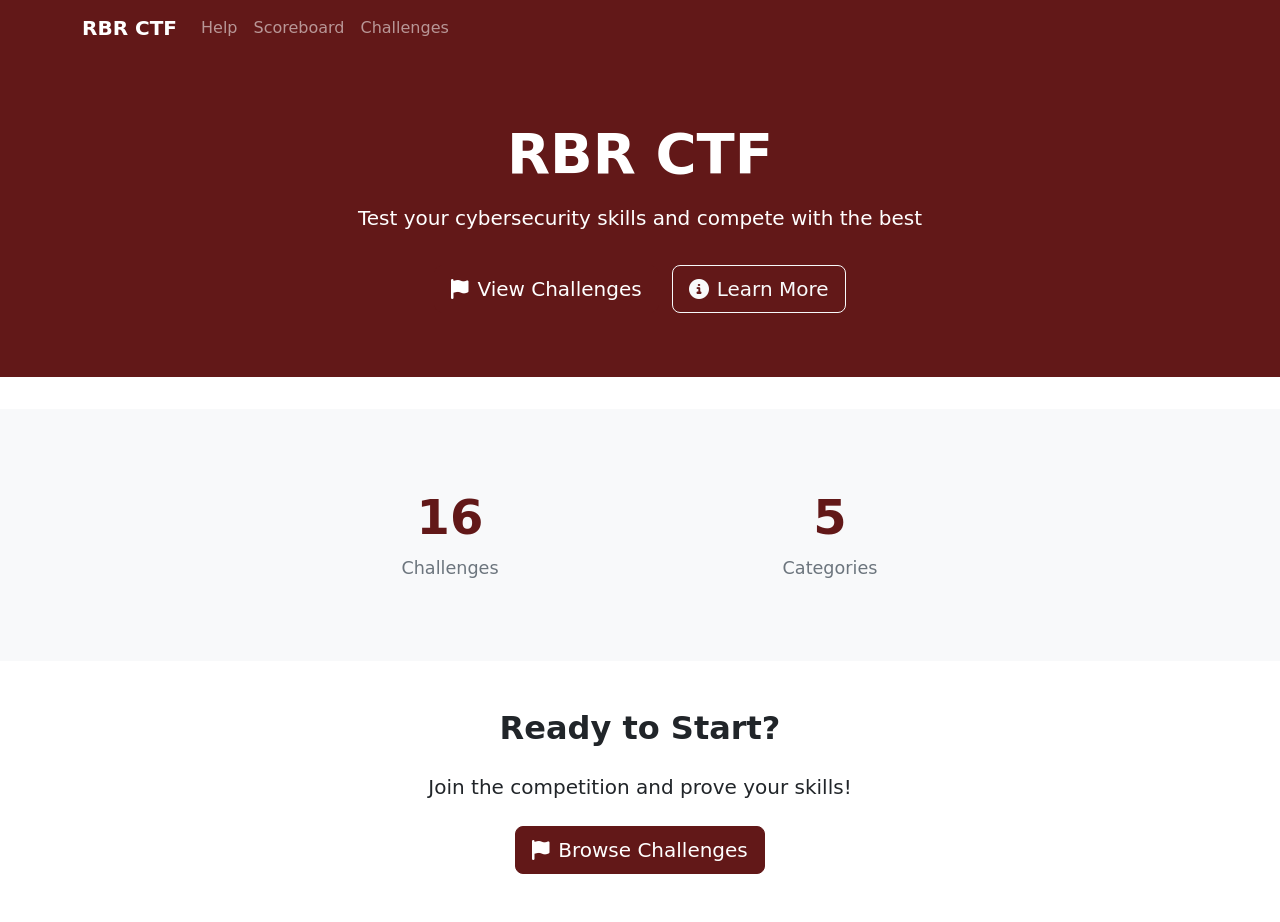
==== ctf/index.html @ 5a6da480 "update" ====
<!DOCTYPE html>
<html lang="en">
<head>
  <meta charset="utf-8">
  <meta name="viewport" content="width=device-width, initial-scale=1.0">
  <title>RBR CTF</title>
  <link rel="shortcut icon" href="../images/pic01.jpg" type="image/x-icon">
  
  <!-- Bootstrap CSS from CDN -->
  <link href="https://cdn.jsdelivr.net/npm/bootstrap@5.3.3/dist/css/bootstrap.min.css" rel="stylesheet">
  
  <!-- Font Awesome from CDN -->
  <link rel="stylesheet" href="https://cdnjs.cloudflare.com/ajax/libs/font-awesome/6.4.0/css/all.min.css">
  
  <style>
    :root {
      --theme-color: #621818;
    }
    
    .navbar {
      background-color: var(--theme-color) !important;
    }
    
    .jumbotron {
      background-color: var(--theme-color) !important;
      color: white;
      padding: 4rem 1rem;
      margin-bottom: 2rem;
      text-align: center;
    }
    
    .jumbotron h1 {
      font-size: 3.5rem;
      font-weight: bold;
      margin-bottom: 1rem;
    }
    
    .jumbotron p {
      font-size: 1.25rem;
      margin-bottom: 2rem;
    }
    
    .footer {
      margin-top: 3rem;
      padding: 2rem 0;
      background-color: #f8f9fa;
      text-align: center;
    }
    
    body {
      padding-top: 56px;
    }
    
    .btn-primary {
      background-color: var(--theme-color);
      border-color: var(--theme-color);
    }
    
    .btn-primary:hover {
      background-color: #4a1212;
      border-color: #4a1212;
    }
    
    .card {
      transition: transform 0.3s ease;
      height: 100%;
    }
    
    .card:hover {
      transform: translateY(-5px);
      box-shadow: 0 5px 15px rgba(0,0,0,0.3);
    }
    
    .stats-section {
      background-color: #f8f9fa;
      padding: 3rem 0;
    }
    
    .stat-card {
      text-align: center;
      padding: 2rem;
    }
    
    .stat-card h2 {
      font-size: 3rem;
      font-weight: bold;
      color: var(--theme-color);
      margin-bottom: 0.5rem;
    }
    
    .stat-card p {
      font-size: 1.1rem;
      color: #6c757d;
      margin: 0;
    }
    
    .info-section {
      padding: 3rem 0;
    }
    
    .info-section h2 {
      margin-bottom: 2rem;
      font-weight: bold;
    }
    
    .feature-icon {
      font-size: 3rem;
      color: var(--theme-color);
      margin-bottom: 1rem;
    }
  </style>
</head>
<body>
  <!-- Navigation -->
  <nav class="navbar navbar-expand-md navbar-dark bg-dark fixed-top">
    <div class="container">
      <a href="index.html" class="navbar-brand">
        <span style="font-weight: bold;">RBR CTF</span>
      </a>

      <button class="navbar-toggler" type="button" data-bs-toggle="collapse" data-bs-target="#base-navbars"
              aria-controls="base-navbars" aria-expanded="false" aria-label="Toggle navigation">
        <span class="navbar-toggler-icon"></span>
      </button>

      <div class="collapse navbar-collapse" id="base-navbars">
        <ul class="navbar-nav me-auto">
          <li class="nav-item">
            <a class="nav-link" href="#">Help</a>
          </li>
          <li class="nav-item">
            <a class="nav-link" href="#">Scoreboard</a>
          </li>
          <li class="nav-item">
            <a class="nav-link" href="challenges.html">Challenges</a>
          </li>
        </ul>
      </div>
    </div>
  </nav>

  <!-- Main Content -->
  <main role="main">
    <!-- Hero Section -->
    <div class="jumbotron">
      <div class="container">
        <h1>RBR CTF</h1>
        <p class="lead">Test your cybersecurity skills and compete with the best</p>
        <div class="mt-4">
          <a href="challenges.html" class="btn btn-primary btn-lg me-2">
            <i class="fas fa-flag pe-2"></i>View Challenges
          </a>
          <a href="#about" class="btn btn-outline-light btn-lg">
            <i class="fas fa-info-circle pe-2"></i>Learn More
          </a>
        </div>
      </div>
    </div>

    <!-- Stats Section -->
    <div class="stats-section">
      <div class="container">
        <div class="row justify-content-center">
          <div class="col-md-4">
            <div class="stat-card">
              <h2><span id="challengeCount">...</span></h2>
              <p>Challenges</p>
            </div>
          </div>
          <div class="col-md-4">
            <div class="stat-card">
              <h2><span id="categoryCount">...</span></h2>
              <p>Categories</p>
            </div>
          </div>
        </div>
      </div>
    </div>

    
    <!-- Call to Action -->
    <div class="info-section">
      <div class="container text-center">
        <h2 class="mb-4">Ready to Start?</h2>
        <p class="lead mb-4">Join the competition and prove your skills!</p>
        <a href="challenges.html" class="btn btn-primary btn-lg">
          <i class="fas fa-flag pe-2"></i>Browse Challenges
        </a>
      </div>
    </div>
  </main>

 

  <!-- Bootstrap JS Bundle -->
  <script src="https://cdn.jsdelivr.net/npm/bootstrap@5.3.3/dist/js/bootstrap.bundle.min.js"></script>
  
  <script>
    // Load challenges data and update stats
    async function loadStats() {
      try {
        const response = await fetch('challenges.json');
        const challengesData = await response.json();
        
        // Count total challenges
        let totalChallenges = 0;
        Object.keys(challengesData).forEach(category => {
          totalChallenges += challengesData[category].length;
        });
        
        // Count categories
        const categoryCount = Object.keys(challengesData).length;
        
        // Update DOM
        document.getElementById('challengeCount').textContent = totalChallenges;
        document.getElementById('categoryCount').textContent = categoryCount;
      } catch (error) {
        console.error('Error loading stats:', error);
        document.getElementById('challengeCount').textContent = '0';
        document.getElementById('categoryCount').textContent = '0';
      }
    }

    // Optional: Add animation to stats on scroll
    document.addEventListener('DOMContentLoaded', function() {
      // Load stats from JSON
      loadStats();
      
      const statCards = document.querySelectorAll('.stat-card h2');
      
      const observer = new IntersectionObserver((entries) => {
        entries.forEach(entry => {
          if (entry.isIntersecting) {
            entry.target.style.opacity = '1';
            entry.target.style.transform = 'scale(1)';
          }
        });
      });
      
      statCards.forEach(card => {
        card.style.opacity = '0';
        card.style.transform = 'scale(0.8)';
        card.style.transition = 'all 0.5s ease';
        observer.observe(card);
      });
    });
  </script>
</body>
</html>
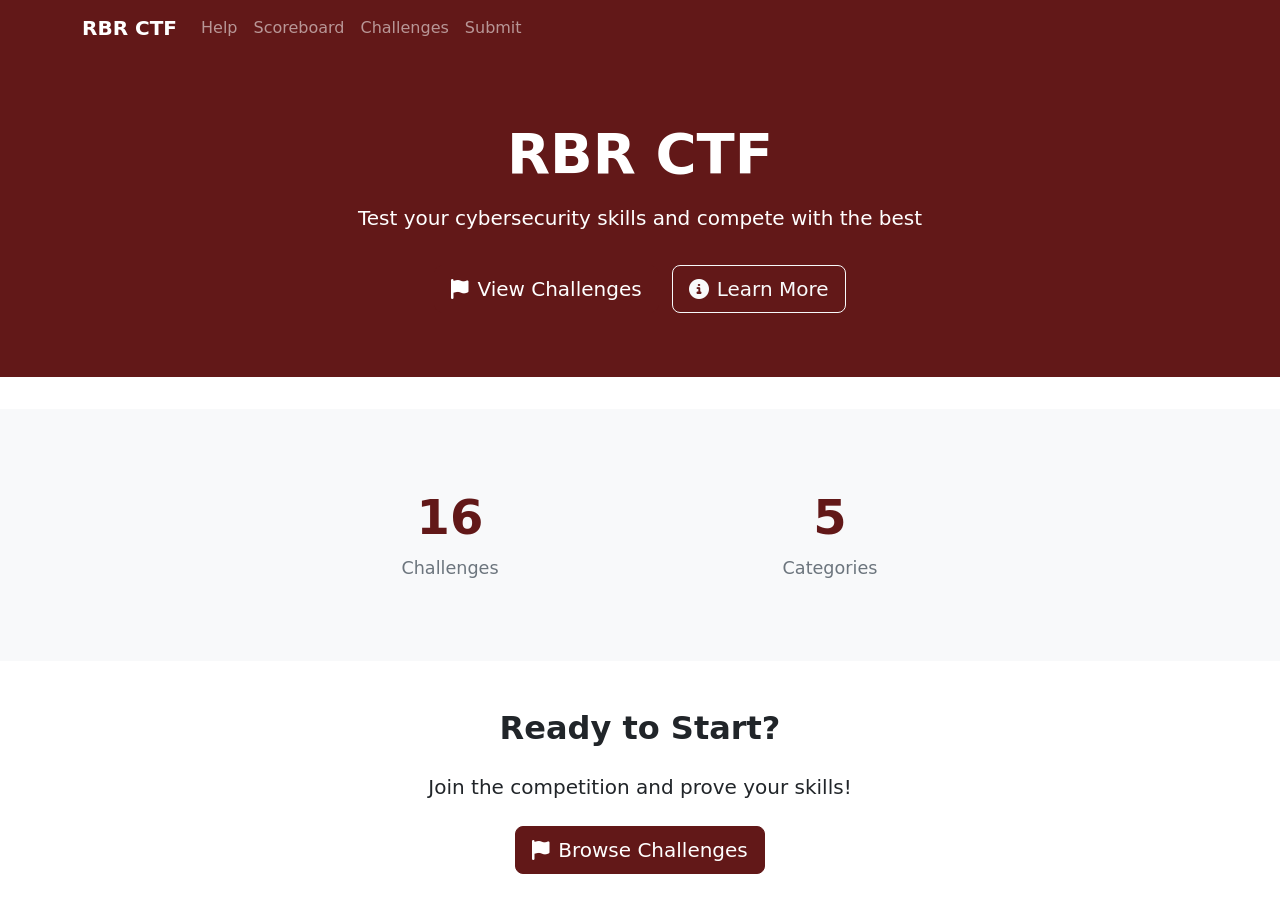
==== commit c44973d3: "update" ====
--- a/ctf/index.html
+++ b/ctf/index.html
@@ -129,10 +129,13 @@
             <a class="nav-link" href="#">Help</a>
           </li>
           <li class="nav-item">
-            <a class="nav-link" href="#">Scoreboard</a>
+            <a class="nav-link" href="scoreboard.html">Scoreboard</a>
           </li>
           <li class="nav-item">
             <a class="nav-link" href="challenges.html">Challenges</a>
+          </li>
+          <li class="nav-item">
+            <a class="nav-link" href="submit.html">Submit</a>
           </li>
         </ul>
       </div>
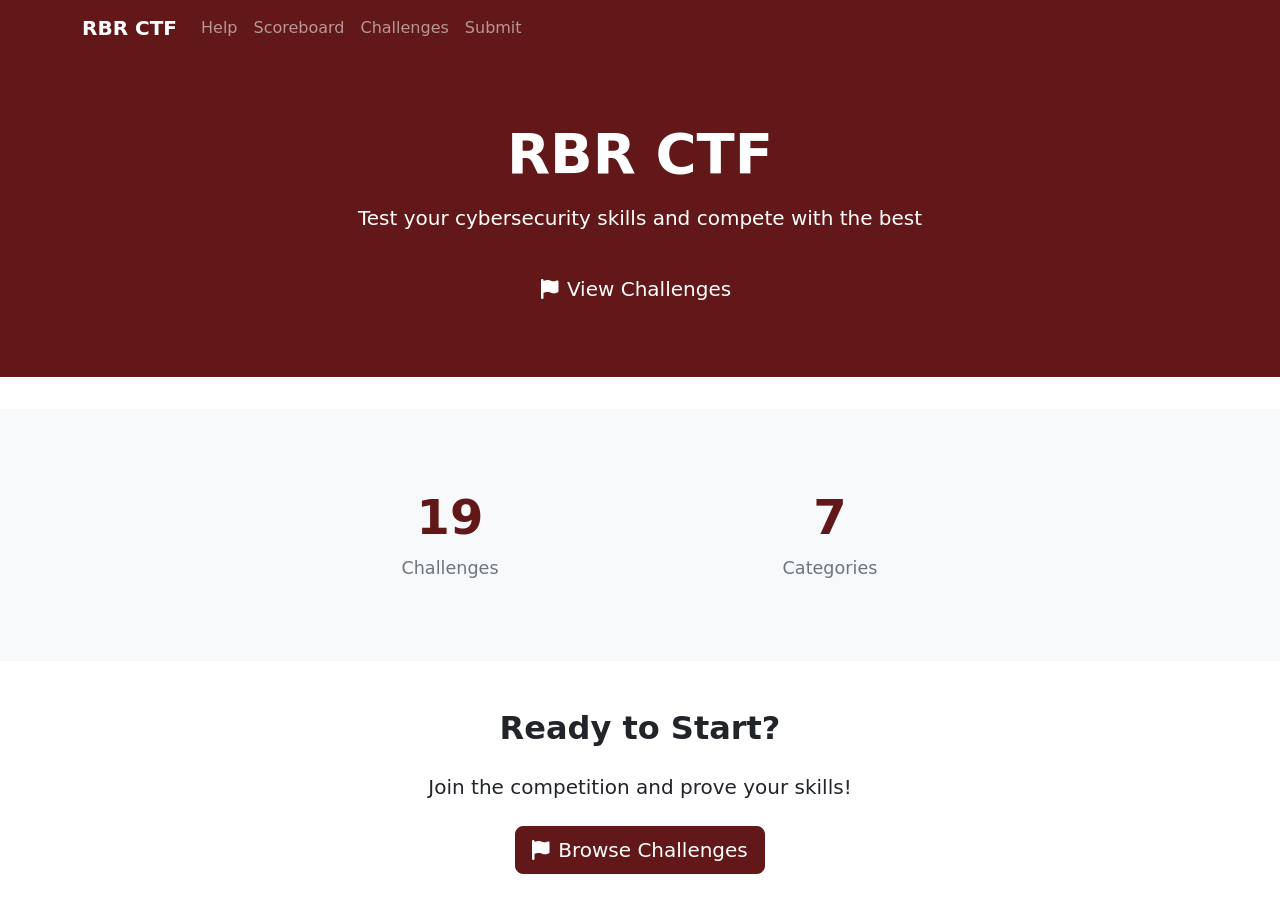
==== commit 8d38ef06: "update" ====
--- a/ctf/index.html
+++ b/ctf/index.html
@@ -153,9 +153,9 @@
           <a href="challenges.html" class="btn btn-primary btn-lg me-2">
             <i class="fas fa-flag pe-2"></i>View Challenges
           </a>
-          <a href="#about" class="btn btn-outline-light btn-lg">
+          <!--<a href="#about" class="btn btn-outline-light btn-lg">
             <i class="fas fa-info-circle pe-2"></i>Learn More
-          </a>
+          </a> -->
         </div>
       </div>
     </div>
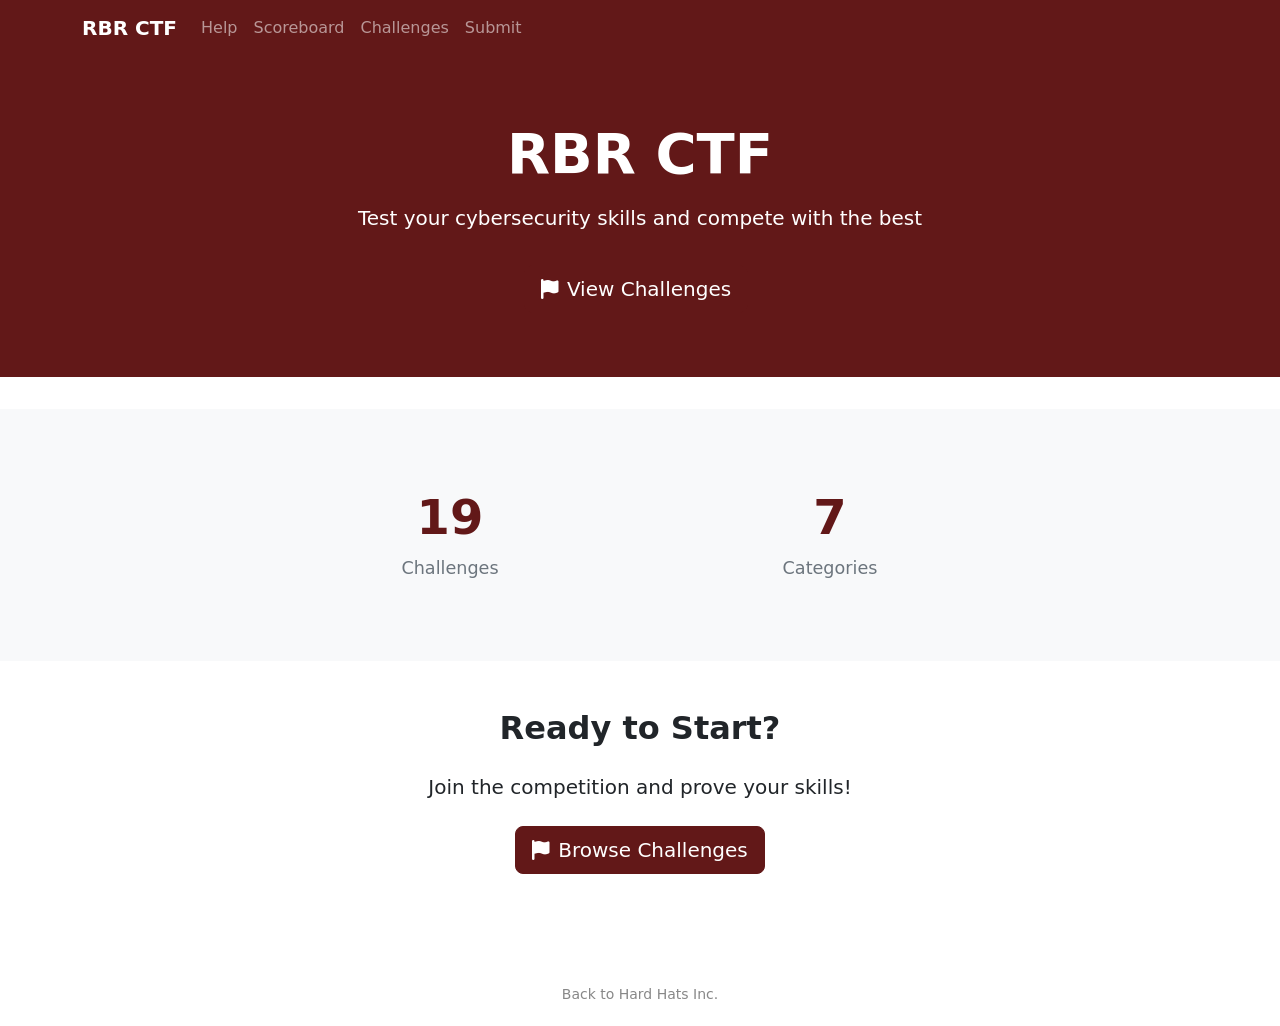
==== commit d8556f9e: "update" ====
--- a/ctf/index.html
+++ b/ctf/index.html
@@ -4,7 +4,7 @@
   <meta charset="utf-8">
   <meta name="viewport" content="width=device-width, initial-scale=1.0">
   <title>RBR CTF</title>
-  <link rel="shortcut icon" href="../images/pic01.jpg" type="image/x-icon">
+  <link rel="icon" type="image/svg+xml" href="../images/favicon.svg" />
   
   <!-- Bootstrap CSS from CDN -->
   <link href="https://cdn.jsdelivr.net/npm/bootstrap@5.3.3/dist/css/bootstrap.min.css" rel="stylesheet">
@@ -248,5 +248,10 @@
       });
     });
   </script>
+
+  <!-- Footer -->
+  <footer style="text-align: center; padding: 20px 0; margin-top: 40px;">
+    <a href="../index.html" style="color: #888; text-decoration: none; font-size: 14px;">Back to Hard Hats Inc.</a>
+  </footer>
 </body>
 </html>
